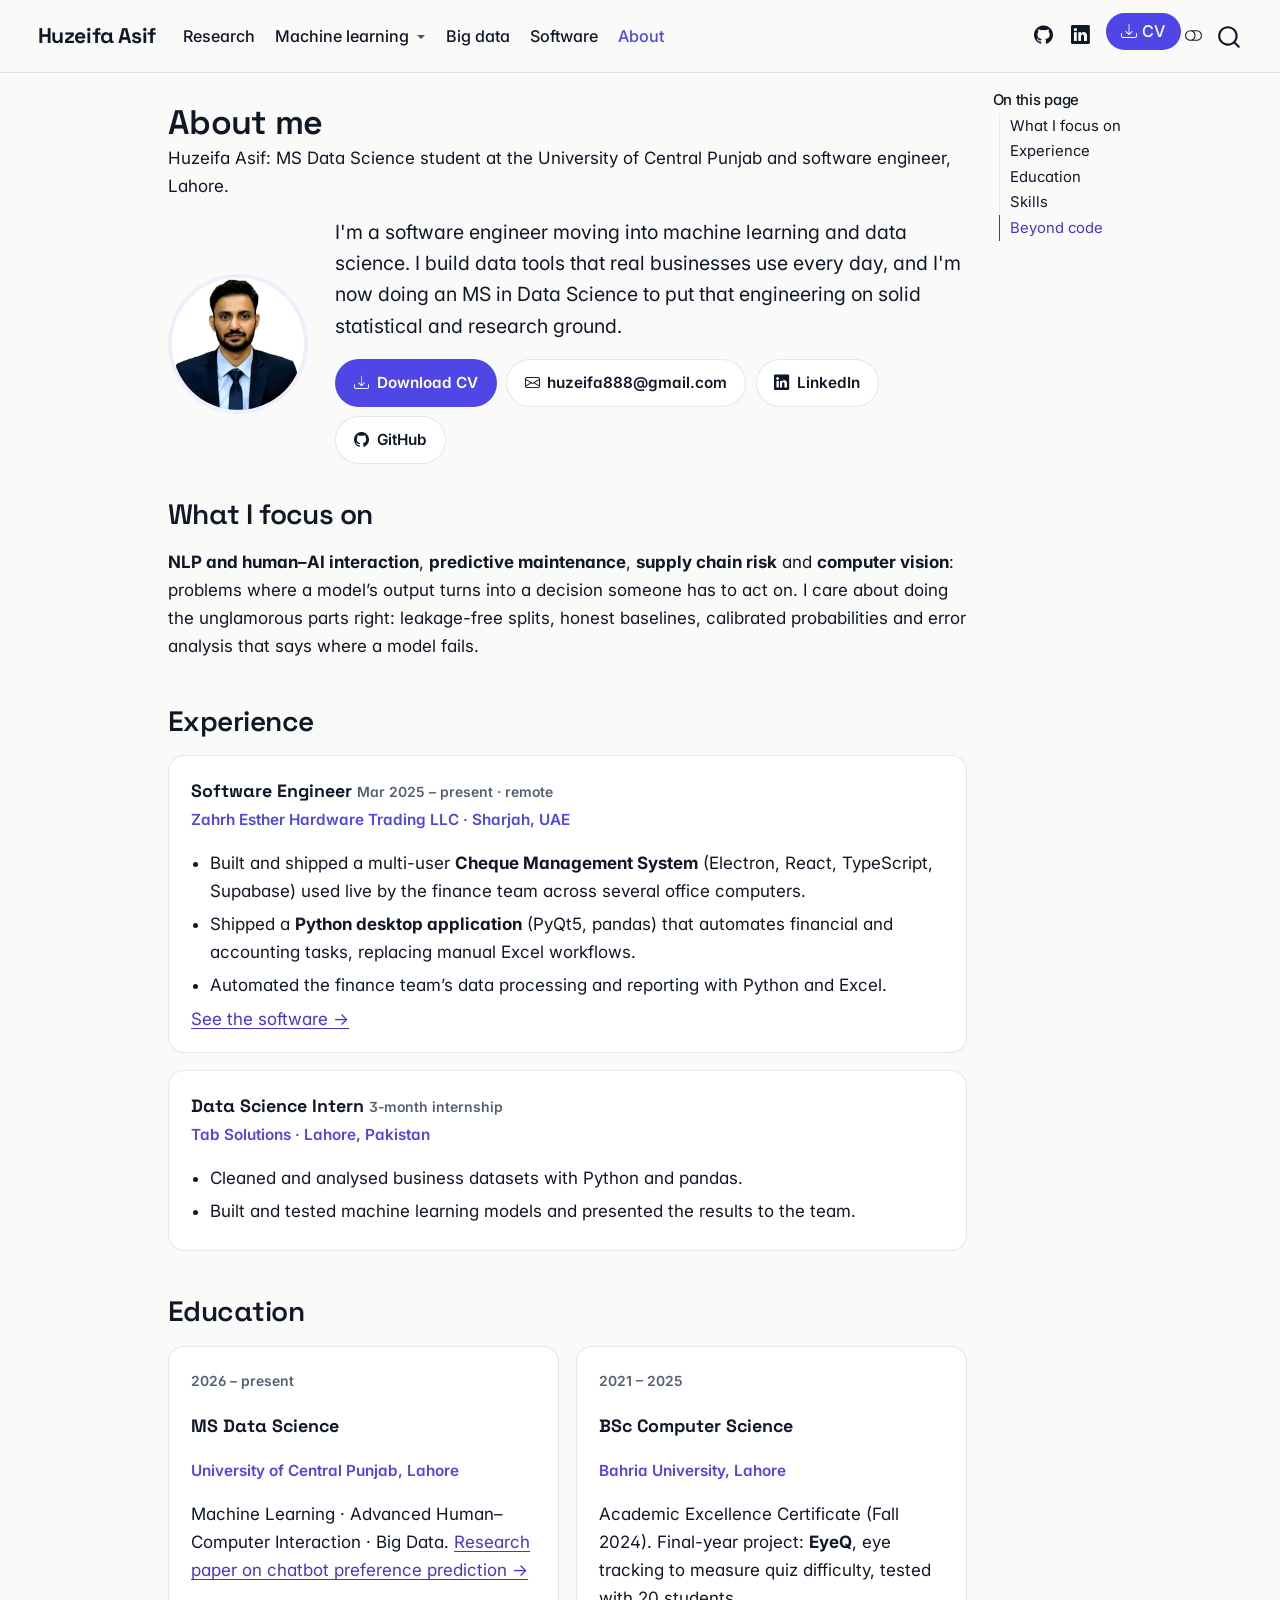
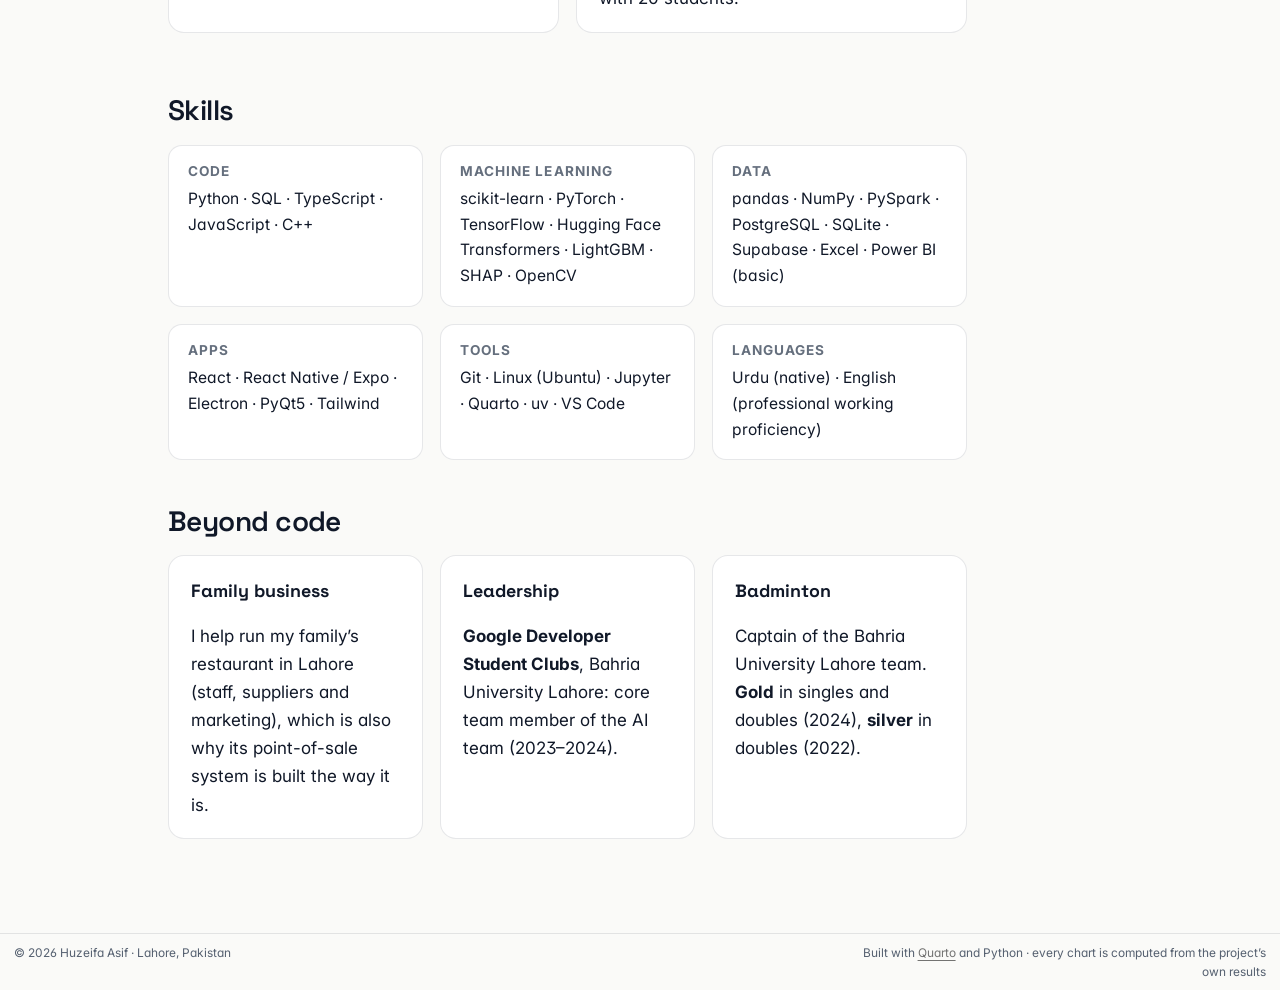
==== about.html @ ab5a42b4 "Built site for gh-pages" ====
<!DOCTYPE html>
<html xmlns="http://www.w3.org/1999/xhtml" lang="en" xml:lang="en"><head>

<meta charset="utf-8">
<meta name="generator" content="quarto-1.10.18">

<meta name="viewport" content="width=device-width, initial-scale=1.0, user-scalable=yes">

<meta name="description" content="Huzeifa Asif: MS Data Science student at the University of Central Punjab and software engineer, Lahore.">

<title>About me – Huzeifa Asif</title>
<style>
/* Default styles provided by pandoc.
** See https://pandoc.org/MANUAL.html#variables-for-html for config info.
*/
span.smallcaps{font-variant: small-caps;}
div.columns{display: flex; gap: 1.5em;}
div.column{flex: auto;}
@media screen {
div.columns{gap: min(4vw, 1.5em);}
div.column{overflow-x: auto;}
}
div.hanging-indent{margin-left: 1.5em; text-indent: -1.5em;}
ul.task-list{list-style: none;}
ul.task-list li input[type="checkbox"] {
  width: 0.8em;
  margin: 0 0.8em 0.2em -1em; /* quarto-specific, see https://github.com/quarto-dev/quarto-cli/issues/4556 */ 
  vertical-align: middle;
}
</style>


<script src="site_libs/quarto-nav/quarto-nav.js"></script>
<script src="site_libs/quarto-nav/headroom.min.js"></script>
<script src="site_libs/clipboard/clipboard.min.js"></script>
<script src="site_libs/quarto-search/autocomplete.umd.js"></script>
<script src="site_libs/quarto-search/fuse.min.js"></script>
<script src="site_libs/quarto-search/quarto-search.js"></script>
<meta name="quarto:offset" content="./">
<link href="./assets/img/favicon.svg" rel="icon" type="image/svg+xml">
<script src="site_libs/quarto-html/quarto.js" type="module"></script>
<script src="site_libs/quarto-html/tabsets/tabsets.js" type="module"></script>
<script src="site_libs/quarto-html/popper.min.js"></script>
<script src="site_libs/quarto-html/tippy.umd.min.js"></script>
<script src="site_libs/quarto-html/anchor.min.js"></script>
<link href="site_libs/quarto-html/tippy.css" rel="stylesheet">
<link href="site_libs/quarto-html/quarto-syntax-highlighting-29f00846dc0b6c361e78d357ae7c4662.css" rel="stylesheet" class="quarto-color-scheme" id="quarto-text-highlighting-styles">
<link href="site_libs/quarto-html/quarto-syntax-highlighting-dark-4c16e6a7dd9201d93b95fe55a277f674.css" rel="stylesheet" class="quarto-color-scheme quarto-color-alternate" id="quarto-text-highlighting-styles">
<link href="site_libs/quarto-html/quarto-syntax-highlighting-29f00846dc0b6c361e78d357ae7c4662.css" rel="stylesheet" class="quarto-color-scheme-extra" id="quarto-text-highlighting-styles">
<script src="site_libs/bootstrap/bootstrap.min.js"></script>
<link href="site_libs/bootstrap/bootstrap-icons.css" rel="stylesheet">
<link href="site_libs/bootstrap/bootstrap-eb1c559c6b1d97ed39b2fc5fd63ee407.min.css" rel="stylesheet" append-hash="true" class="quarto-color-scheme" id="quarto-bootstrap" data-mode="light">
<link href="site_libs/bootstrap/bootstrap-dark-564090e7777734639322b3d5b8f09ed5.min.css" rel="stylesheet" append-hash="true" class="quarto-color-scheme quarto-color-alternate" id="quarto-bootstrap" data-mode="dark">
<link href="site_libs/bootstrap/bootstrap-eb1c559c6b1d97ed39b2fc5fd63ee407.min.css" rel="stylesheet" append-hash="true" class="quarto-color-scheme-extra" id="quarto-bootstrap" data-mode="light">
<script id="quarto-search-options" type="application/json">{
  "location": "navbar",
  "copy-button": false,
  "collapse-after": 3,
  "panel-placement": "end",
  "type": "overlay",
  "limit": 50,
  "keyboard-shortcut": [
    "f",
    "/",
    "s"
  ],
  "show-item-context": false,
  "language": {
    "search-no-results-text": "No results",
    "search-matching-documents-text": "matching documents",
    "search-copy-link-title": "Copy link to search",
    "search-hide-matches-text": "Hide additional matches",
    "search-more-match-text": "more match in this document",
    "search-more-matches-text": "more matches in this document",
    "search-clear-button-title": "Clear",
    "search-text-placeholder": "",
    "search-detached-cancel-button-title": "Cancel",
    "search-submit-button-title": "Submit",
    "search-label": "Search"
  }
}</script>
<style>html{ scroll-behavior: smooth; }</style>


<meta property="og:title" content="About me – Huzeifa Asif">
<meta property="og:description" content="Huzeifa Asif: MS Data Science student at the University of Central Punjab and software engineer, Lahore.">
<meta property="og:image" content="https://huzeifac7.github.io/assets/img/huzeifa.jpg">
<meta property="og:site_name" content="Huzeifa Asif">
<meta property="og:image:alt" content="Portrait of Huzeifa Asif">
</head>

<body class="nav-fixed quarto-light"><script id="quarto-html-before-body" type="application/javascript">
    const toggleBodyColorMode = (bsSheetEl) => {
      const mode = bsSheetEl.getAttribute("data-mode");
      const bodyEl = window.document.querySelector("body");
      if (mode === "dark") {
        bodyEl.classList.add("quarto-dark");
        bodyEl.classList.remove("quarto-light");
      } else {
        bodyEl.classList.add("quarto-light");
        bodyEl.classList.remove("quarto-dark");
      }
    }
    const toggleBodyColorPrimary = () => {
      const bsSheetEl = window.document.querySelector("link#quarto-bootstrap:not([rel=disabled-stylesheet])");
      if (bsSheetEl) {
        toggleBodyColorMode(bsSheetEl);
      }
    }
    const setColorSchemeToggle = (alternate) => {
      const toggles = window.document.querySelectorAll('.quarto-color-scheme-toggle');
      for (let i=0; i < toggles.length; i++) {
        const toggle = toggles[i];
        if (toggle) {
          if (alternate) {
            toggle.classList.add("alternate");
          } else {
            toggle.classList.remove("alternate");
          }
        }
      }
    };
    const toggleColorMode = (alternate) => {
      // Switch the stylesheets
      const primaryStylesheets = window.document.querySelectorAll('link.quarto-color-scheme:not(.quarto-color-alternate)');
      const alternateStylesheets = window.document.querySelectorAll('link.quarto-color-scheme.quarto-color-alternate');
      manageTransitions('#quarto-margin-sidebar .nav-link', false);
      if (alternate) {
        // note: dark is layered on light, we don't disable primary!
        enableStylesheet(alternateStylesheets);
        for (const sheetNode of alternateStylesheets) {
          if (sheetNode.id === "quarto-bootstrap") {
            toggleBodyColorMode(sheetNode);
          }
        }
      } else {
        disableStylesheet(alternateStylesheets);
        enableStylesheet(primaryStylesheets)
        toggleBodyColorPrimary();
      }
      manageTransitions('#quarto-margin-sidebar .nav-link', true);
      // Switch the toggles
      setColorSchemeToggle(alternate)
      // Hack to workaround the fact that safari doesn't
      // properly recolor the scrollbar when toggling (#1455)
      if (navigator.userAgent.indexOf('Safari') > 0 && navigator.userAgent.indexOf('Chrome') == -1) {
        manageTransitions("body", false);
        window.scrollTo(0, 1);
        setTimeout(() => {
          window.scrollTo(0, 0);
          manageTransitions("body", true);
        }, 40);
      }
    }
    const disableStylesheet = (stylesheets) => {
      for (let i=0; i < stylesheets.length; i++) {
        const stylesheet = stylesheets[i];
        stylesheet.rel = 'disabled-stylesheet';
      }
    }
    const enableStylesheet = (stylesheets) => {
      for (let i=0; i < stylesheets.length; i++) {
        const stylesheet = stylesheets[i];
        if(stylesheet.rel !== 'stylesheet') { // for Chrome, which will still FOUC without this check
          stylesheet.rel = 'stylesheet';
        }
      }
    }
    const manageTransitions = (selector, allowTransitions) => {
      const els = window.document.querySelectorAll(selector);
      for (let i=0; i < els.length; i++) {
        const el = els[i];
        if (allowTransitions) {
          el.classList.remove('notransition');
        } else {
          el.classList.add('notransition');
        }
      }
    }
    const isFileUrl = () => {
      return window.location.protocol === 'file:';
    }
    const hasAlternateSentinel = () => {
      let styleSentinel = getColorSchemeSentinel();
      if (styleSentinel !== null) {
        return styleSentinel === "alternate";
      } else {
        return false;
      }
    }
    const setStyleSentinel = (alternate) => {
      const value = alternate ? "alternate" : "default";
      if (!isFileUrl()) {
        window.localStorage.setItem("quarto-color-scheme", value);
      } else {
        localAlternateSentinel = value;
      }
    }
    const getColorSchemeSentinel = () => {
      if (!isFileUrl()) {
        const storageValue = window.localStorage.getItem("quarto-color-scheme");
        return storageValue != null ? storageValue : localAlternateSentinel;
      } else {
        return localAlternateSentinel;
      }
    }
    const toggleGiscusIfUsed = (isAlternate, darkModeDefault) => {
      const baseTheme = document.querySelector('#giscus-base-theme')?.value ?? 'light';
      const alternateTheme = document.querySelector('#giscus-alt-theme')?.value ?? 'dark';
      let newTheme = '';
      if(authorPrefersDark) {
        newTheme = isAlternate ? baseTheme : alternateTheme;
      } else {
        newTheme = isAlternate ? alternateTheme : baseTheme;
      }
      const changeGiscusTheme = () => {
        // From: https://github.com/giscus/giscus/issues/336
        const sendMessage = (message) => {
          const iframe = document.querySelector('iframe.giscus-frame');
          if (!iframe) return;
          iframe.contentWindow.postMessage({ giscus: message }, 'https://giscus.app');
        }
        sendMessage({
          setConfig: {
            theme: newTheme
          }
        });
      }
      const isGiscussLoaded = window.document.querySelector('iframe.giscus-frame') !== null;
      if (isGiscussLoaded) {
        changeGiscusTheme();
      }
    };
    const authorPrefersDark = false;
    const queryPrefersDark = window.matchMedia('(prefers-color-scheme: dark)');
    const darkModeDefault = queryPrefersDark.matches;
      document.querySelector('link#quarto-text-highlighting-styles.quarto-color-scheme-extra').rel = 'disabled-stylesheet';
      document.querySelector('link#quarto-bootstrap.quarto-color-scheme-extra').rel = 'disabled-stylesheet';
    let localAlternateSentinel = darkModeDefault ? 'alternate' : 'default';
    // Dark / light mode switch
    window.quartoToggleColorScheme = () => {
      // Read the current dark / light value
      let toAlternate = !hasAlternateSentinel();
      toggleColorMode(toAlternate);
      setStyleSentinel(toAlternate);
      toggleGiscusIfUsed(toAlternate, darkModeDefault);
      window.dispatchEvent(new Event('resize'));
    };
    queryPrefersDark.addEventListener("change", e => {
      if(window.localStorage.getItem("quarto-color-scheme") !== null)
        return;
      const alternate = e.matches
      toggleColorMode(alternate);
      localAlternateSentinel = e.matches ? 'alternate' : 'default'; // this is used alongside local storage!
      toggleGiscusIfUsed(alternate, darkModeDefault);
    });
    // Switch to dark mode if need be
    if (hasAlternateSentinel()) {
      toggleColorMode(true);
    } else {
      toggleColorMode(false);
    }
  </script>

<div id="quarto-search-results"></div>
  <header id="quarto-header" class="headroom fixed-top">
    <nav class="navbar navbar-expand-lg " data-bs-theme="dark">
      <div class="navbar-container container-fluid">
      <div class="navbar-brand-container mx-auto">
    <a href="./index.html" class="navbar-brand navbar-brand-logo">
    <img src="./assets/img/favicon.svg" alt="" class="navbar-logo light-content">
    <img src="./assets/img/favicon.svg" alt="" class="navbar-logo dark-content">
    </a>
    <a class="navbar-brand" href="./index.html">
    <span class="navbar-title">Huzeifa Asif</span>
    </a>
  </div>
            <div id="quarto-search" class="" title="Search"></div>
          <button class="navbar-toggler" type="button" data-bs-toggle="collapse" data-bs-target="#navbarCollapse" aria-controls="navbarCollapse" role="menu" aria-expanded="false" aria-label="Toggle navigation" onclick="if (window.quartoToggleHeadroom) { window.quartoToggleHeadroom(); }">
  <span class="navbar-toggler-icon"></span>
</button>
          <div class="collapse navbar-collapse" id="navbarCollapse">
            <ul class="navbar-nav navbar-nav-scroll me-auto">
  <li class="nav-item">
    <a class="nav-link" href="./projects/hci-chatbot-preference.html"> 
<span class="menu-text">Research</span></a>
  </li>  
  <li class="nav-item dropdown ">
    <a class="nav-link dropdown-toggle" href="#" id="nav-menu-machine-learning" role="link" data-bs-toggle="dropdown" aria-expanded="false">
 <span class="menu-text">Machine learning</span>
    </a>
    <ul class="dropdown-menu" aria-labelledby="nav-menu-machine-learning">    
        <li>
    <a class="dropdown-item" href="./projects/ml-breast-cancer.html">
 <span class="dropdown-text">Breast cancer diagnosis: DT vs RF vs KNN</span></a>
  </li>  
        <li>
    <a class="dropdown-item" href="./projects/ml-id3-student-outcomes.html">
 <span class="dropdown-text">Student outcomes: ID3 decision tree</span></a>
  </li>  
    </ul>
  </li>
  <li class="nav-item">
    <a class="nav-link" href="./projects/bigdata-supply-chain.html"> 
<span class="menu-text">Big data</span></a>
  </li>  
  <li class="nav-item">
    <a class="nav-link" href="./software.html"> 
<span class="menu-text">Software</span></a>
  </li>  
  <li class="nav-item">
    <a class="nav-link active" href="./about.html" aria-current="page"> 
<span class="menu-text">About</span></a>
  </li>  
</ul>
            <ul class="navbar-nav navbar-nav-scroll ms-auto">
  <li class="nav-item compact">
    <a class="nav-link" href="https://github.com/HUZEIFAC7"> <i class="bi bi-github" role="img" aria-label="GitHub">
</i> 
<span class="menu-text"></span></a>
  </li>  
  <li class="nav-item compact">
    <a class="nav-link" href="https://www.linkedin.com/in/huzeifaasif"> <i class="bi bi-linkedin" role="img" aria-label="LinkedIn">
</i> 
<span class="menu-text"></span></a>
  </li>  
  <li class="nav-item">
    <a class="nav-link" href="./assets/cv/Huzeifa_Asif_CV.pdf"> <i class="bi bi-download" role="img">
</i> 
<span class="menu-text">CV</span></a>
  </li>  
</ul>
          </div> <!-- /navcollapse -->
            <div class="quarto-navbar-tools">
  <a href="" class="quarto-color-scheme-toggle quarto-navigation-tool  px-1" onclick="window.quartoToggleColorScheme(); return false;" title="Toggle dark mode"><i class="bi"></i></a>
</div>
      </div> <!-- /container-fluid -->
    </nav>
</header>
<!-- content -->
<div id="quarto-content" class="quarto-container page-columns page-rows-contents page-layout-article page-navbar">
<!-- sidebar -->
<!-- margin-sidebar -->
    <div id="quarto-margin-sidebar" class="sidebar margin-sidebar">
        <nav id="TOC" role="doc-toc" class="toc-active">
    <h2 id="toc-title">On this page</h2>
   
  <ul class="collapse">
  <li><a href="#what-i-focus-on" id="toc-what-i-focus-on" class="nav-link active" data-scroll-target="#what-i-focus-on">What I focus on</a></li>
  <li><a href="#experience" id="toc-experience" class="nav-link" data-scroll-target="#experience">Experience</a></li>
  <li><a href="#education" id="toc-education" class="nav-link" data-scroll-target="#education">Education</a></li>
  <li><a href="#skills" id="toc-skills" class="nav-link" data-scroll-target="#skills">Skills</a></li>
  <li><a href="#beyond-code" id="toc-beyond-code" class="nav-link" data-scroll-target="#beyond-code">Beyond code</a></li>
  </ul>
</nav>
    </div>
<!-- main -->
<main class="content" id="quarto-document-content">


<header id="title-block-header" class="quarto-title-block default">
<div class="quarto-title">
<h1 class="title">About me</h1>
</div>

<div>
  <div class="description">
    Huzeifa Asif: MS Data Science student at the University of Central Punjab and software engineer, Lahore.
  </div>
</div>


<div class="quarto-title-meta">

    
  
    
  </div>
  


</header>


<div class="about-head">
  <img src="assets/img/huzeifa.jpg" alt="Portrait of Huzeifa Asif">
  <div>
    <p class="lead-text" style="margin:0">I'm a software engineer moving into machine learning and data
    science. I build data tools that real businesses use every day, and I'm now doing an MS in
    Data Science to put that engineering on solid statistical and research ground.</p>
    <div class="actions">
      <a class="btn-hz primary" href="assets/cv/Huzeifa_Asif_CV.pdf" download=""><i class="bi bi-download"></i> Download CV</a>
      <a class="btn-hz" href="mailto:huzeifa888@gmail.com"><i class="bi bi-envelope"></i> huzeifa888@gmail.com</a>
      <a class="btn-hz" href="https://www.linkedin.com/in/huzeifaasif"><i class="bi bi-linkedin"></i> LinkedIn</a>
      <a class="btn-hz" href="https://github.com/HUZEIFAC7"><i class="bi bi-github"></i> GitHub</a>
    </div>
  </div>
</div>
<section id="what-i-focus-on" class="level2">
<h2 class="anchored" data-anchor-id="what-i-focus-on">What I focus on</h2>
<p><strong>NLP and human–AI interaction</strong>, <strong>predictive maintenance</strong>, <strong>supply chain risk</strong> and <strong>computer vision</strong>: problems where a model’s output turns into a decision someone has to act on. I care about doing the unglamorous parts right: leakage-free splits, honest baselines, calibrated probabilities and error analysis that says where a model fails.</p>
</section>
<section id="experience" class="level2">
<h2 class="anchored" data-anchor-id="experience">Experience</h2>
<div class="role">
<div class="role-head">
<p><span class="role-title">Software Engineer</span> <span class="role-when">Mar 2025 – present · remote</span></p>
</div>
<p><span class="role-org">Zahrh Esther Hardware Trading LLC · Sharjah, UAE</span></p>
<ul>
<li>Built and shipped a multi-user <strong>Cheque Management System</strong> (Electron, React, TypeScript, Supabase) used live by the finance team across several office computers.</li>
<li>Shipped a <strong>Python desktop application</strong> (PyQt5, pandas) that automates financial and accounting tasks, replacing manual Excel workflows.</li>
<li>Automated the finance team’s data processing and reporting with Python and Excel.</li>
</ul>
<p><a href="./software.html">See the software →</a></p>
</div>
<div class="role">
<div class="role-head">
<p><span class="role-title">Data Science Intern</span> <span class="role-when">3-month internship</span></p>
</div>
<p><span class="role-org">Tab Solutions · Lahore, Pakistan</span></p>
<ul>
<li>Cleaned and analysed business datasets with Python and pandas.</li>
<li>Built and tested machine learning models and presented the results to the team.</li>
</ul>
</div>
</section>
<section id="education" class="level2">
<h2 class="anchored" data-anchor-id="education">Education</h2>
<div class="edu-grid">
<div class="role">
<p><span class="role-when">2026 – present</span></p>
<p><span class="role-title">MS Data Science</span></p>
<p><span class="role-org">University of Central Punjab, Lahore</span></p>
<p>Machine Learning · Advanced Human–Computer Interaction · Big Data. <a href="./projects/hci-chatbot-preference.html">Research paper on chatbot preference prediction →</a></p>
</div>
<div class="role">
<p><span class="role-when">2021 – 2025</span></p>
<p><span class="role-title">BSc Computer Science</span></p>
<p><span class="role-org">Bahria University, Lahore</span></p>
<p>Academic Excellence Certificate (Fall 2024). Final-year project: <strong>EyeQ</strong>, eye tracking to measure quiz difficulty, tested with 20 students.</p>
</div>
</div>
</section>
<section id="skills" class="level2">
<h2 class="anchored" data-anchor-id="skills">Skills</h2>
<div class="skill-grid">
<section id="code" class="level4 skill">
<h4 class="anchored" data-anchor-id="code">Code</h4>
<p>Python · SQL · TypeScript · JavaScript · C++</p>
</section>
<section id="machine-learning" class="level4 skill">
<h4 class="anchored" data-anchor-id="machine-learning">Machine learning</h4>
<p>scikit-learn · PyTorch · TensorFlow · Hugging Face Transformers · LightGBM · SHAP · OpenCV</p>
</section>
<section id="data" class="level4 skill">
<h4 class="anchored" data-anchor-id="data">Data</h4>
<p>pandas · NumPy · PySpark · PostgreSQL · SQLite · Supabase · Excel · Power BI (basic)</p>
</section>
<section id="apps" class="level4 skill">
<h4 class="anchored" data-anchor-id="apps">Apps</h4>
<p>React · React Native / Expo · Electron · PyQt5 · Tailwind</p>
</section>
<section id="tools" class="level4 skill">
<h4 class="anchored" data-anchor-id="tools">Tools</h4>
<p>Git · Linux (Ubuntu) · Jupyter · Quarto · uv · VS Code</p>
</section>
<section id="languages" class="level4 skill">
<h4 class="anchored" data-anchor-id="languages">Languages</h4>
<p>Urdu (native) · English (professional working proficiency)</p>
</section>
</div>
</section>
<section id="beyond-code" class="level2">
<h2 class="anchored" data-anchor-id="beyond-code">Beyond code</h2>
<div class="edu-grid">
<div class="role">
<p><span class="role-title">Family business</span></p>
<p>I help run my family’s restaurant in Lahore (staff, suppliers and marketing), which is also why its point-of-sale system is built the way it is.</p>
</div>
<div class="role">
<p><span class="role-title">Leadership</span></p>
<p><strong>Google Developer Student Clubs</strong>, Bahria University Lahore: core team member of the AI team (2023–2024).</p>
</div>
<div class="role">
<p><span class="role-title">Badminton</span></p>
<p>Captain of the Bahria University Lahore team. <strong>Gold</strong> in singles and doubles (2024), <strong>silver</strong> in doubles (2022).</p>
</div>
</div>


</section>

<a onclick="window.scrollTo(0, 0); return false;" role="button" id="quarto-back-to-top"><i class="bi bi-arrow-up"></i> Back to top</a></main> <!-- /main -->
<script id="quarto-html-after-body" type="application/javascript">
  window.document.addEventListener("DOMContentLoaded", function (event) {
    // Ensure there is a toggle, if there isn't float one in the top right
    if (window.document.querySelector('.quarto-color-scheme-toggle') === null) {
      const a = window.document.createElement('a');
      a.classList.add('top-right');
      a.classList.add('quarto-color-scheme-toggle');
      a.href = "";
      a.onclick = function() { try { window.quartoToggleColorScheme(); } catch {} return false; };
      const i = window.document.createElement("i");
      i.classList.add('bi');
      a.appendChild(i);
      window.document.body.appendChild(a);
    }
    setColorSchemeToggle(hasAlternateSentinel())
    const icon = "";
    const anchorJS = new window.AnchorJS();
    anchorJS.options = {
      placement: 'right',
      icon: icon
    };
    anchorJS.add('.anchored');
    const isCodeAnnotation = (el) => {
      for (const clz of el.classList) {
        if (clz.startsWith('code-annotation-')) {                     
          return true;
        }
      }
      return false;
    }
    const onCopySuccess = function(e) {
      // button target
      const button = e.trigger;
      // don't keep focus
      button.blur();
      // flash "checked"
      button.classList.add('code-copy-button-checked');
      var currentTitle = button.getAttribute("title");
      button.setAttribute("title", "Copied!");
      let tooltip;
      if (window.bootstrap) {
        button.setAttribute("data-bs-toggle", "tooltip");
        button.setAttribute("data-bs-placement", "left");
        button.setAttribute("data-bs-title", "Copied!");
        tooltip = new bootstrap.Tooltip(button, 
          { trigger: "manual", 
            customClass: "code-copy-button-tooltip",
            offset: [0, -8]});
        tooltip.show();    
      }
      setTimeout(function() {
        if (tooltip) {
          tooltip.hide();
          button.removeAttribute("data-bs-title");
          button.removeAttribute("data-bs-toggle");
          button.removeAttribute("data-bs-placement");
        }
        button.setAttribute("title", currentTitle);
        button.classList.remove('code-copy-button-checked');
      }, 1000);
      // clear code selection
      e.clearSelection();
    }
    const getTextToCopy = function(trigger) {
      const outerScaffold = trigger.parentElement.cloneNode(true);
      const codeEl = outerScaffold.querySelector('code');
      for (const childEl of codeEl.children) {
        if (isCodeAnnotation(childEl)) {
          childEl.remove();
        }
      }
      return codeEl.innerText;
    }
    const clipboard = new window.ClipboardJS('.code-copy-button:not([data-in-quarto-modal])', {
      text: getTextToCopy
    });
    clipboard.on('success', onCopySuccess);
    if (window.document.getElementById('quarto-embedded-source-code-modal')) {
      const clipboardModal = new window.ClipboardJS('.code-copy-button[data-in-quarto-modal]', {
        text: getTextToCopy,
        container: window.document.getElementById('quarto-embedded-source-code-modal')
      });
      clipboardModal.on('success', onCopySuccess);
    }
      var localhostRegex = new RegExp(/^(?:http|https):\/\/localhost\:?[0-9]*\//);
      var mailtoRegex = new RegExp(/^mailto:/);
        var filterRegex = new RegExp("https:\/\/huzeifac7\.github\.io");
      var isInternal = (href) => {
          return filterRegex.test(href) || localhostRegex.test(href) || mailtoRegex.test(href);
      }
      // Inspect non-navigation links and adorn them if external
     var links = window.document.querySelectorAll('a[href]:not(.nav-link):not(.navbar-brand):not(.toc-action):not(.sidebar-link):not(.sidebar-item-toggle):not(.pagination-link):not(.no-external):not([aria-hidden]):not(.dropdown-item):not(.quarto-navigation-tool):not(.about-link)');
      for (var i=0; i<links.length; i++) {
        const link = links[i];
        if (!isInternal(link.href)) {
          // undo the damage that might have been done by quarto-nav.js in the case of
          // links that we want to consider external
          if (link.dataset.originalHref !== undefined) {
            link.href = link.dataset.originalHref;
          }
            // target, if specified
            link.setAttribute("target", "_blank");
            if (link.getAttribute("rel") === null) {
              link.setAttribute("rel", "noopener");
            }
        }
      }
    function tippyHover(el, contentFn, onTriggerFn, onUntriggerFn) {
      const config = {
        allowHTML: true,
        maxWidth: 500,
        delay: 100,
        arrow: false,
        appendTo: function(el) {
            return el.parentElement;
        },
        interactive: true,
        interactiveBorder: 10,
        theme: 'quarto',
        placement: 'bottom-start',
      };
      if (contentFn) {
        config.content = contentFn;
      }
      if (onTriggerFn) {
        config.onTrigger = onTriggerFn;
      }
      if (onUntriggerFn) {
        config.onUntrigger = onUntriggerFn;
      }
      window.tippy(el, config); 
    }
    const noterefs = window.document.querySelectorAll('a[role="doc-noteref"]');
    for (var i=0; i<noterefs.length; i++) {
      const ref = noterefs[i];
      tippyHover(ref, function() {
        // use id or data attribute instead here
        let href = ref.getAttribute('data-footnote-href') || ref.getAttribute('href');
        try { href = new URL(href).hash; } catch {}
        const id = href.replace(/^#\/?/, "");
        const note = window.document.getElementById(id);
        if (note) {
          return note.innerHTML;
        } else {
          return "";
        }
      });
    }
    const xrefs = window.document.querySelectorAll('a.quarto-xref');
    const processXRef = (id, note) => {
      // Strip column container classes
      const stripColumnClz = (el) => {
        el.classList.remove("page-full", "page-columns");
        if (el.children) {
          for (const child of el.children) {
            stripColumnClz(child);
          }
        }
      }
      stripColumnClz(note)
      if (id === null || id.startsWith('sec-')) {
        // Special case sections, only their first couple elements
        const container = document.createElement("div");
        if (note.children && note.children.length > 2) {
          container.appendChild(note.children[0].cloneNode(true));
          for (let i = 1; i < note.children.length; i++) {
            const child = note.children[i];
            if (child.tagName === "P" && child.innerText === "") {
              continue;
            } else {
              container.appendChild(child.cloneNode(true));
              break;
            }
          }
          if (window.Quarto?.typesetMath) {
            window.Quarto.typesetMath(container);
          }
          return container.innerHTML
        } else {
          if (window.Quarto?.typesetMath) {
            window.Quarto.typesetMath(note);
          }
          return note.innerHTML;
        }
      } else {
        // Remove any anchor links if they are present
        const anchorLink = note.querySelector('a.anchorjs-link');
        if (anchorLink) {
          anchorLink.remove();
        }
        if (window.Quarto?.typesetMath) {
          window.Quarto.typesetMath(note);
        }
        if (note.classList.contains("callout")) {
          return note.outerHTML;
        } else {
          return note.innerHTML;
        }
      }
    }
    for (var i=0; i<xrefs.length; i++) {
      const xref = xrefs[i];
      tippyHover(xref, undefined, function(instance) {
        instance.disable();
        let url = xref.getAttribute('href');
        let hash = undefined; 
        if (url.startsWith('#')) {
          hash = url;
        } else {
          try { hash = new URL(url).hash; } catch {}
        }
        if (hash) {
          const id = hash.replace(/^#\/?/, "");
          const note = window.document.getElementById(id);
          if (note !== null) {
            try {
              const html = processXRef(id, note.cloneNode(true));
              instance.setContent(html);
            } finally {
              instance.enable();
              instance.show();
            }
          } else {
            // See if we can fetch this
            fetch(url.split('#')[0])
            .then(res => res.text())
            .then(html => {
              const parser = new DOMParser();
              const htmlDoc = parser.parseFromString(html, "text/html");
              const note = htmlDoc.getElementById(id);
              if (note !== null) {
                const html = processXRef(id, note);
                instance.setContent(html);
              } 
            }).finally(() => {
              instance.enable();
              instance.show();
            });
          }
        } else {
          // See if we can fetch a full url (with no hash to target)
          // This is a special case and we should probably do some content thinning / targeting
          fetch(url)
          .then(res => res.text())
          .then(html => {
            const parser = new DOMParser();
            const htmlDoc = parser.parseFromString(html, "text/html");
            const note = htmlDoc.querySelector('main.content');
            if (note !== null) {
              // This should only happen for chapter cross references
              // (since there is no id in the URL)
              // remove the first header
              if (note.children.length > 0 && note.children[0].tagName === "HEADER") {
                note.children[0].remove();
              }
              const html = processXRef(null, note);
              instance.setContent(html);
            } 
          }).finally(() => {
            instance.enable();
            instance.show();
          });
        }
      }, function(instance) {
      });
    }
        let selectedAnnoteEl;
        const selectorForAnnotation = ( cell, annotation) => {
          let cellAttr = 'data-code-cell="' + cell + '"';
          let lineAttr = 'data-code-annotation="' +  annotation + '"';
          const selector = 'span[' + cellAttr + '][' + lineAttr + ']';
          return selector;
        }
        const selectCodeLines = (annoteEl) => {
          const doc = window.document;
          const targetCell = annoteEl.getAttribute("data-target-cell");
          const targetAnnotation = annoteEl.getAttribute("data-target-annotation");
          const annoteSpan = window.document.querySelector(selectorForAnnotation(targetCell, targetAnnotation));
          const lines = annoteSpan.getAttribute("data-code-lines").split(",");
          const lineIds = lines.map((line) => {
            return targetCell + "-" + line;
          })
          let top = null;
          let height = null;
          let parent = null;
          if (lineIds.length > 0) {
              //compute the position of the single el (top and bottom and make a div)
              const el = window.document.getElementById(lineIds[0]);
              top = el.offsetTop;
              height = el.offsetHeight;
              parent = el.parentElement.parentElement;
            if (lineIds.length > 1) {
              const lastEl = window.document.getElementById(lineIds[lineIds.length - 1]);
              const bottom = lastEl.offsetTop + lastEl.offsetHeight;
              height = bottom - top;
            }
            if (top !== null && height !== null && parent !== null) {
              // cook up a div (if necessary) and position it 
              let div = window.document.getElementById("code-annotation-line-highlight");
              if (div === null) {
                div = window.document.createElement("div");
                div.setAttribute("id", "code-annotation-line-highlight");
                div.style.position = 'absolute';
                parent.appendChild(div);
              }
              div.style.top = top - 2 + "px";
              div.style.height = height + 4 + "px";
              div.style.left = 0;
              let gutterDiv = window.document.getElementById("code-annotation-line-highlight-gutter");
              if (gutterDiv === null) {
                gutterDiv = window.document.createElement("div");
                gutterDiv.setAttribute("id", "code-annotation-line-highlight-gutter");
                gutterDiv.style.position = 'absolute';
                const codeCell = window.document.getElementById(targetCell);
                const gutter = codeCell.querySelector('.code-annotation-gutter');
                gutter.appendChild(gutterDiv);
              }
              gutterDiv.style.top = top - 2 + "px";
              gutterDiv.style.height = height + 4 + "px";
            }
            selectedAnnoteEl = annoteEl;
          }
        };
        const unselectCodeLines = () => {
          const elementsIds = ["code-annotation-line-highlight", "code-annotation-line-highlight-gutter"];
          elementsIds.forEach((elId) => {
            const div = window.document.getElementById(elId);
            if (div) {
              div.remove();
            }
          });
          selectedAnnoteEl = undefined;
        };
          // Handle positioning of the toggle
      window.addEventListener(
        "resize",
        throttle(() => {
          elRect = undefined;
          if (selectedAnnoteEl) {
            selectCodeLines(selectedAnnoteEl);
          }
        }, 10)
      );
      function throttle(fn, ms) {
      let throttle = false;
      let timer;
        return (...args) => {
          if(!throttle) { // first call gets through
              fn.apply(this, args);
              throttle = true;
          } else { // all the others get throttled
              if(timer) clearTimeout(timer); // cancel #2
              timer = setTimeout(() => {
                fn.apply(this, args);
                timer = throttle = false;
              }, ms);
          }
        };
      }
        // Attach click handler to the DT
        const annoteDls = window.document.querySelectorAll('dt[data-target-cell]');
        for (const annoteDlNode of annoteDls) {
          annoteDlNode.addEventListener('click', (event) => {
            const clickedEl = event.target;
            if (clickedEl !== selectedAnnoteEl) {
              unselectCodeLines();
              const activeEl = window.document.querySelector('dt[data-target-cell].code-annotation-active');
              if (activeEl) {
                activeEl.classList.remove('code-annotation-active');
              }
              selectCodeLines(clickedEl);
              clickedEl.classList.add('code-annotation-active');
            } else {
              // Unselect the line
              unselectCodeLines();
              clickedEl.classList.remove('code-annotation-active');
            }
          });
        }
    const findCites = (el) => {
      const parentEl = el.parentElement;
      if (parentEl) {
        const cites = parentEl.dataset.cites;
        if (cites) {
          return {
            el,
            cites: cites.split(' ')
          };
        } else {
          return findCites(el.parentElement)
        }
      } else {
        return undefined;
      }
    };
    var bibliorefs = window.document.querySelectorAll('a[role="doc-biblioref"]');
    for (var i=0; i<bibliorefs.length; i++) {
      const ref = bibliorefs[i];
      const citeInfo = findCites(ref);
      if (citeInfo) {
        tippyHover(citeInfo.el, function() {
          var popup = window.document.createElement('div');
          citeInfo.cites.forEach(function(cite) {
            var citeDiv = window.document.createElement('div');
            citeDiv.classList.add('hanging-indent');
            citeDiv.classList.add('csl-entry');
            var biblioDiv = window.document.getElementById('ref-' + cite);
            if (biblioDiv) {
              citeDiv.innerHTML = biblioDiv.innerHTML;
            }
            popup.appendChild(citeDiv);
          });
          return popup.innerHTML;
        });
      }
    }
  });
  </script>
</div> <!-- /content -->
<footer class="footer">
  <div class="nav-footer">
    <div class="nav-footer-left">
<p>© 2026 Huzeifa Asif · Lahore, Pakistan</p>
</div>   
    <div class="nav-footer-center">
      &nbsp;
    </div>
    <div class="nav-footer-right">
<p>Built with <a href="https://quarto.org">Quarto</a> and Python · every chart is computed from the project’s own results</p>
</div>
  </div>
</footer>




<script src="site_libs/quarto-html/zenscroll-min.js"></script>
</body></html>
---- site_libs/quarto-html/tippy.css ----
.tippy-box[data-animation=fade][data-state=hidden]{opacity:0}[data-tippy-root]{max-width:calc(100vw - 10px)}.tippy-box{position:relative;background-color:#333;color:#fff;border-radius:4px;font-size:14px;line-height:1.4;white-space:normal;outline:0;transition-property:transform,visibility,opacity}.tippy-box[data-placement^=top]>.tippy-arrow{bottom:0}.tippy-box[data-placement^=top]>.tippy-arrow:before{bottom:-7px;left:0;border-width:8px 8px 0;border-top-color:initial;transform-origin:center top}.tippy-box[data-placement^=bottom]>.tippy-arrow{top:0}.tippy-box[data-placement^=bottom]>.tippy-arrow:before{top:-7px;left:0;border-width:0 8px 8px;border-bottom-color:initial;transform-origin:center bottom}.tippy-box[data-placement^=left]>.tippy-arrow{right:0}.tippy-box[data-placement^=left]>.tippy-arrow:before{border-width:8px 0 8px 8px;border-left-color:initial;right:-7px;transform-origin:center left}.tippy-box[data-placement^=right]>.tippy-arrow{left:0}.tippy-box[data-placement^=right]>.tippy-arrow:before{left:-7px;border-width:8px 8px 8px 0;border-right-color:initial;transform-origin:center right}.tippy-box[data-inertia][data-state=visible]{transition-timing-function:cubic-bezier(.54,1.5,.38,1.11)}.tippy-arrow{width:16px;height:16px;color:#333}.tippy-arrow:before{content:"";position:absolute;border-color:transparent;border-style:solid}.tippy-content{position:relative;padding:5px 9px;z-index:1}
---- site_libs/quarto-html/quarto-syntax-highlighting-29f00846dc0b6c361e78d357ae7c4662.css ----
/* quarto syntax highlight colors */
:root {
  --quarto-hl-ot-color: #003B4F;
  --quarto-hl-at-color: #657422;
  --quarto-hl-ss-color: #20794D;
  --quarto-hl-an-color: #5E5E5E;
  --quarto-hl-fu-color: #4758AB;
  --quarto-hl-st-color: #20794D;
  --quarto-hl-cf-color: #003B4F;
  --quarto-hl-op-color: #5E5E5E;
  --quarto-hl-er-color: #AD0000;
  --quarto-hl-bn-color: #AD0000;
  --quarto-hl-al-color: #AD0000;
  --quarto-hl-va-color: #111111;
  --quarto-hl-bu-color: inherit;
  --quarto-hl-ex-color: inherit;
  --quarto-hl-pp-color: #AD0000;
  --quarto-hl-in-color: #5E5E5E;
  --quarto-hl-vs-color: #20794D;
  --quarto-hl-wa-color: #5E5E5E;
  --quarto-hl-do-color: #5E5E5E;
  --quarto-hl-im-color: #00769E;
  --quarto-hl-ch-color: #20794D;
  --quarto-hl-dt-color: #AD0000;
  --quarto-hl-fl-color: #AD0000;
  --quarto-hl-co-color: #5E5E5E;
  --quarto-hl-cv-color: #5E5E5E;
  --quarto-hl-cn-color: #8f5902;
  --quarto-hl-sc-color: #5E5E5E;
  --quarto-hl-dv-color: #AD0000;
  --quarto-hl-kw-color: #003B4F;
}

/* other quarto variables */
:root {
  --quarto-font-monospace: "JetBrains Mono", ui-monospace, monospace;
}

/* syntax highlight based on Pandoc's rules */
pre > code.sourceCode > span {
  color: #003B4F;
}

code.sourceCode > span {
  color: #003B4F;
}

div.sourceCode,
div.sourceCode pre.sourceCode {
  color: #003B4F;
}

/* Normal */
code span {
  color: #003B4F;
}

/* Alert */
code span.al {
  color: #AD0000;
  font-style: inherit;
}

/* Annotation */
code span.an {
  color: #5E5E5E;
  font-style: inherit;
}

/* Attribute */
code span.at {
  color: #657422;
  font-style: inherit;
}

/* BaseN */
code span.bn {
  color: #AD0000;
  font-style: inherit;
}

/* BuiltIn */
code span.bu {
  font-style: inherit;
}

/* ControlFlow */
code span.cf {
  color: #003B4F;
  font-weight: bold;
  font-style: inherit;
}

/* Char */
code span.ch {
  color: #20794D;
  font-style: inherit;
}

/* Constant */
code span.cn {
  color: #8f5902;
  font-style: inherit;
}

/* Comment */
code span.co {
  color: #5E5E5E;
  font-style: inherit;
}

/* CommentVar */
code span.cv {
  color: #5E5E5E;
  font-style: italic;
}

/* Documentation */
code span.do {
  color: #5E5E5E;
  font-style: italic;
}

/* DataType */
code span.dt {
  color: #AD0000;
  font-style: inherit;
}

/* DecVal */
code span.dv {
  color: #AD0000;
  font-style: inherit;
}

/* Error */
code span.er {
  color: #AD0000;
  font-style: inherit;
}

/* Extension */
code span.ex {
  font-style: inherit;
}

/* Float */
code span.fl {
  color: #AD0000;
  font-style: inherit;
}

/* Function */
code span.fu {
  color: #4758AB;
  font-style: inherit;
}

/* Import */
code span.im {
  color: #00769E;
  font-style: inherit;
}

/* Information */
code span.in {
  color: #5E5E5E;
  font-style: inherit;
}

/* Keyword */
code span.kw {
  color: #003B4F;
  font-weight: bold;
  font-style: inherit;
}

/* Operator */
code span.op {
  color: #5E5E5E;
  font-style: inherit;
}

/* Other */
code span.ot {
  color: #003B4F;
  font-style: inherit;
}

/* Preprocessor */
code span.pp {
  color: #AD0000;
  font-style: inherit;
}

/* SpecialChar */
code span.sc {
  color: #5E5E5E;
  font-style: inherit;
}

/* SpecialString */
code span.ss {
  color: #20794D;
  font-style: inherit;
}

/* String */
code span.st {
  color: #20794D;
  font-style: inherit;
}

/* Variable */
code span.va {
  color: #111111;
  font-style: inherit;
}

/* VerbatimString */
code span.vs {
  color: #20794D;
  font-style: inherit;
}

/* Warning */
code span.wa {
  color: #5E5E5E;
  font-style: italic;
}

.prevent-inlining {
  content: "</";
}

/*# sourceMappingURL=ba0a106b8c9702dde0daec1e96fdf9aa.css.map */
---- site_libs/quarto-html/quarto-syntax-highlighting-dark-4c16e6a7dd9201d93b95fe55a277f674.css ----
/* quarto syntax highlight colors */
:root {
  --quarto-hl-al-color: #f07178;
  --quarto-hl-an-color: #d4d0ab;
  --quarto-hl-at-color: #00e0e0;
  --quarto-hl-bn-color: #d4d0ab;
  --quarto-hl-bu-color: #abe338;
  --quarto-hl-ch-color: #abe338;
  --quarto-hl-co-color: #f8f8f2;
  --quarto-hl-cv-color: #ffd700;
  --quarto-hl-cn-color: #ffd700;
  --quarto-hl-cf-color: #ffa07a;
  --quarto-hl-dt-color: #ffa07a;
  --quarto-hl-dv-color: #d4d0ab;
  --quarto-hl-do-color: #f8f8f2;
  --quarto-hl-er-color: #f07178;
  --quarto-hl-ex-color: #00e0e0;
  --quarto-hl-fl-color: #d4d0ab;
  --quarto-hl-fu-color: #ffa07a;
  --quarto-hl-im-color: #abe338;
  --quarto-hl-in-color: #d4d0ab;
  --quarto-hl-kw-color: #ffa07a;
  --quarto-hl-op-color: #ffa07a;
  --quarto-hl-ot-color: #00e0e0;
  --quarto-hl-pp-color: #dcc6e0;
  --quarto-hl-re-color: #00e0e0;
  --quarto-hl-sc-color: #abe338;
  --quarto-hl-ss-color: #abe338;
  --quarto-hl-st-color: #abe338;
  --quarto-hl-va-color: #00e0e0;
  --quarto-hl-vs-color: #abe338;
  --quarto-hl-wa-color: #dcc6e0;
}

/* other quarto variables */
:root {
  --quarto-font-monospace: "JetBrains Mono", ui-monospace, monospace;
}

/* syntax highlight based on Pandoc's rules */
pre > code.sourceCode > span {
  color: #f8f8f2;
}

code.sourceCode > span {
  color: #f8f8f2;
}

div.sourceCode,
div.sourceCode pre.sourceCode {
  color: #f8f8f2;
}

/* Normal */
code span {
  color: #f8f8f2;
}

/* Alert */
code span.al {
  color: #f07178;
}

/* Annotation */
code span.an {
  color: #d4d0ab;
}

/* Attribute */
code span.at {
  color: #00e0e0;
}

/* BaseN */
code span.bn {
  color: #d4d0ab;
}

/* BuiltIn */
code span.bu {
  color: #abe338;
}

/* ControlFlow */
code span.cf {
  font-weight: bold;
  color: #ffa07a;
}

/* Char */
code span.ch {
  color: #abe338;
}

/* Constant */
code span.cn {
  color: #ffd700;
}

/* Comment */
code span.co {
  font-style: italic;
  color: #f8f8f2;
}

/* CommentVar */
code span.cv {
  color: #ffd700;
}

/* Documentation */
code span.do {
  color: #f8f8f2;
}

/* DataType */
code span.dt {
  color: #ffa07a;
}

/* DecVal */
code span.dv {
  color: #d4d0ab;
}

/* Error */
code span.er {
  color: #f07178;
  text-decoration: underline;
}

/* Extension */
code span.ex {
  font-weight: bold;
  color: #00e0e0;
}

/* Float */
code span.fl {
  color: #d4d0ab;
}

/* Function */
code span.fu {
  color: #ffa07a;
}

/* Import */
code span.im {
  color: #abe338;
}

/* Information */
code span.in {
  color: #d4d0ab;
}

/* Keyword */
code span.kw {
  font-weight: bold;
  color: #ffa07a;
}

/* Operator */
code span.op {
  color: #ffa07a;
}

/* Other */
code span.ot {
  color: #00e0e0;
}

/* Preprocessor */
code span.pp {
  color: #dcc6e0;
}

/* RegionMarker */
code span.re {
  background-color: #f8f8f2;
  color: #00e0e0;
}

/* SpecialChar */
code span.sc {
  color: #abe338;
}

/* SpecialString */
code span.ss {
  color: #abe338;
}

/* String */
code span.st {
  color: #abe338;
}

/* Variable */
code span.va {
  color: #00e0e0;
}

/* VerbatimString */
code span.vs {
  color: #abe338;
}

/* Warning */
code span.wa {
  color: #dcc6e0;
}

.prevent-inlining {
  content: "</";
}

/*# sourceMappingURL=ebce92d70332feb290713593ce332697.css.map */
---- site_libs/quarto-html/quarto-syntax-highlighting-29f00846dc0b6c361e78d357ae7c4662.css ----
/* quarto syntax highlight colors */
:root {
  --quarto-hl-ot-color: #003B4F;
  --quarto-hl-at-color: #657422;
  --quarto-hl-ss-color: #20794D;
  --quarto-hl-an-color: #5E5E5E;
  --quarto-hl-fu-color: #4758AB;
  --quarto-hl-st-color: #20794D;
  --quarto-hl-cf-color: #003B4F;
  --quarto-hl-op-color: #5E5E5E;
  --quarto-hl-er-color: #AD0000;
  --quarto-hl-bn-color: #AD0000;
  --quarto-hl-al-color: #AD0000;
  --quarto-hl-va-color: #111111;
  --quarto-hl-bu-color: inherit;
  --quarto-hl-ex-color: inherit;
  --quarto-hl-pp-color: #AD0000;
  --quarto-hl-in-color: #5E5E5E;
  --quarto-hl-vs-color: #20794D;
  --quarto-hl-wa-color: #5E5E5E;
  --quarto-hl-do-color: #5E5E5E;
  --quarto-hl-im-color: #00769E;
  --quarto-hl-ch-color: #20794D;
  --quarto-hl-dt-color: #AD0000;
  --quarto-hl-fl-color: #AD0000;
  --quarto-hl-co-color: #5E5E5E;
  --quarto-hl-cv-color: #5E5E5E;
  --quarto-hl-cn-color: #8f5902;
  --quarto-hl-sc-color: #5E5E5E;
  --quarto-hl-dv-color: #AD0000;
  --quarto-hl-kw-color: #003B4F;
}

/* other quarto variables */
:root {
  --quarto-font-monospace: "JetBrains Mono", ui-monospace, monospace;
}

/* syntax highlight based on Pandoc's rules */
pre > code.sourceCode > span {
  color: #003B4F;
}

code.sourceCode > span {
  color: #003B4F;
}

div.sourceCode,
div.sourceCode pre.sourceCode {
  color: #003B4F;
}

/* Normal */
code span {
  color: #003B4F;
}

/* Alert */
code span.al {
  color: #AD0000;
  font-style: inherit;
}

/* Annotation */
code span.an {
  color: #5E5E5E;
  font-style: inherit;
}

/* Attribute */
code span.at {
  color: #657422;
  font-style: inherit;
}

/* BaseN */
code span.bn {
  color: #AD0000;
  font-style: inherit;
}

/* BuiltIn */
code span.bu {
  font-style: inherit;
}

/* ControlFlow */
code span.cf {
  color: #003B4F;
  font-weight: bold;
  font-style: inherit;
}

/* Char */
code span.ch {
  color: #20794D;
  font-style: inherit;
}

/* Constant */
code span.cn {
  color: #8f5902;
  font-style: inherit;
}

/* Comment */
code span.co {
  color: #5E5E5E;
  font-style: inherit;
}

/* CommentVar */
code span.cv {
  color: #5E5E5E;
  font-style: italic;
}

/* Documentation */
code span.do {
  color: #5E5E5E;
  font-style: italic;
}

/* DataType */
code span.dt {
  color: #AD0000;
  font-style: inherit;
}

/* DecVal */
code span.dv {
  color: #AD0000;
  font-style: inherit;
}

/* Error */
code span.er {
  color: #AD0000;
  font-style: inherit;
}

/* Extension */
code span.ex {
  font-style: inherit;
}

/* Float */
code span.fl {
  color: #AD0000;
  font-style: inherit;
}

/* Function */
code span.fu {
  color: #4758AB;
  font-style: inherit;
}

/* Import */
code span.im {
  color: #00769E;
  font-style: inherit;
}

/* Information */
code span.in {
  color: #5E5E5E;
  font-style: inherit;
}

/* Keyword */
code span.kw {
  color: #003B4F;
  font-weight: bold;
  font-style: inherit;
}

/* Operator */
code span.op {
  color: #5E5E5E;
  font-style: inherit;
}

/* Other */
code span.ot {
  color: #003B4F;
  font-style: inherit;
}

/* Preprocessor */
code span.pp {
  color: #AD0000;
  font-style: inherit;
}

/* SpecialChar */
code span.sc {
  color: #5E5E5E;
  font-style: inherit;
}

/* SpecialString */
code span.ss {
  color: #20794D;
  font-style: inherit;
}

/* String */
code span.st {
  color: #20794D;
  font-style: inherit;
}

/* Variable */
code span.va {
  color: #111111;
  font-style: inherit;
}

/* VerbatimString */
code span.vs {
  color: #20794D;
  font-style: inherit;
}

/* Warning */
code span.wa {
  color: #5E5E5E;
  font-style: italic;
}

.prevent-inlining {
  content: "</";
}

/*# sourceMappingURL=ba0a106b8c9702dde0daec1e96fdf9aa.css.map */
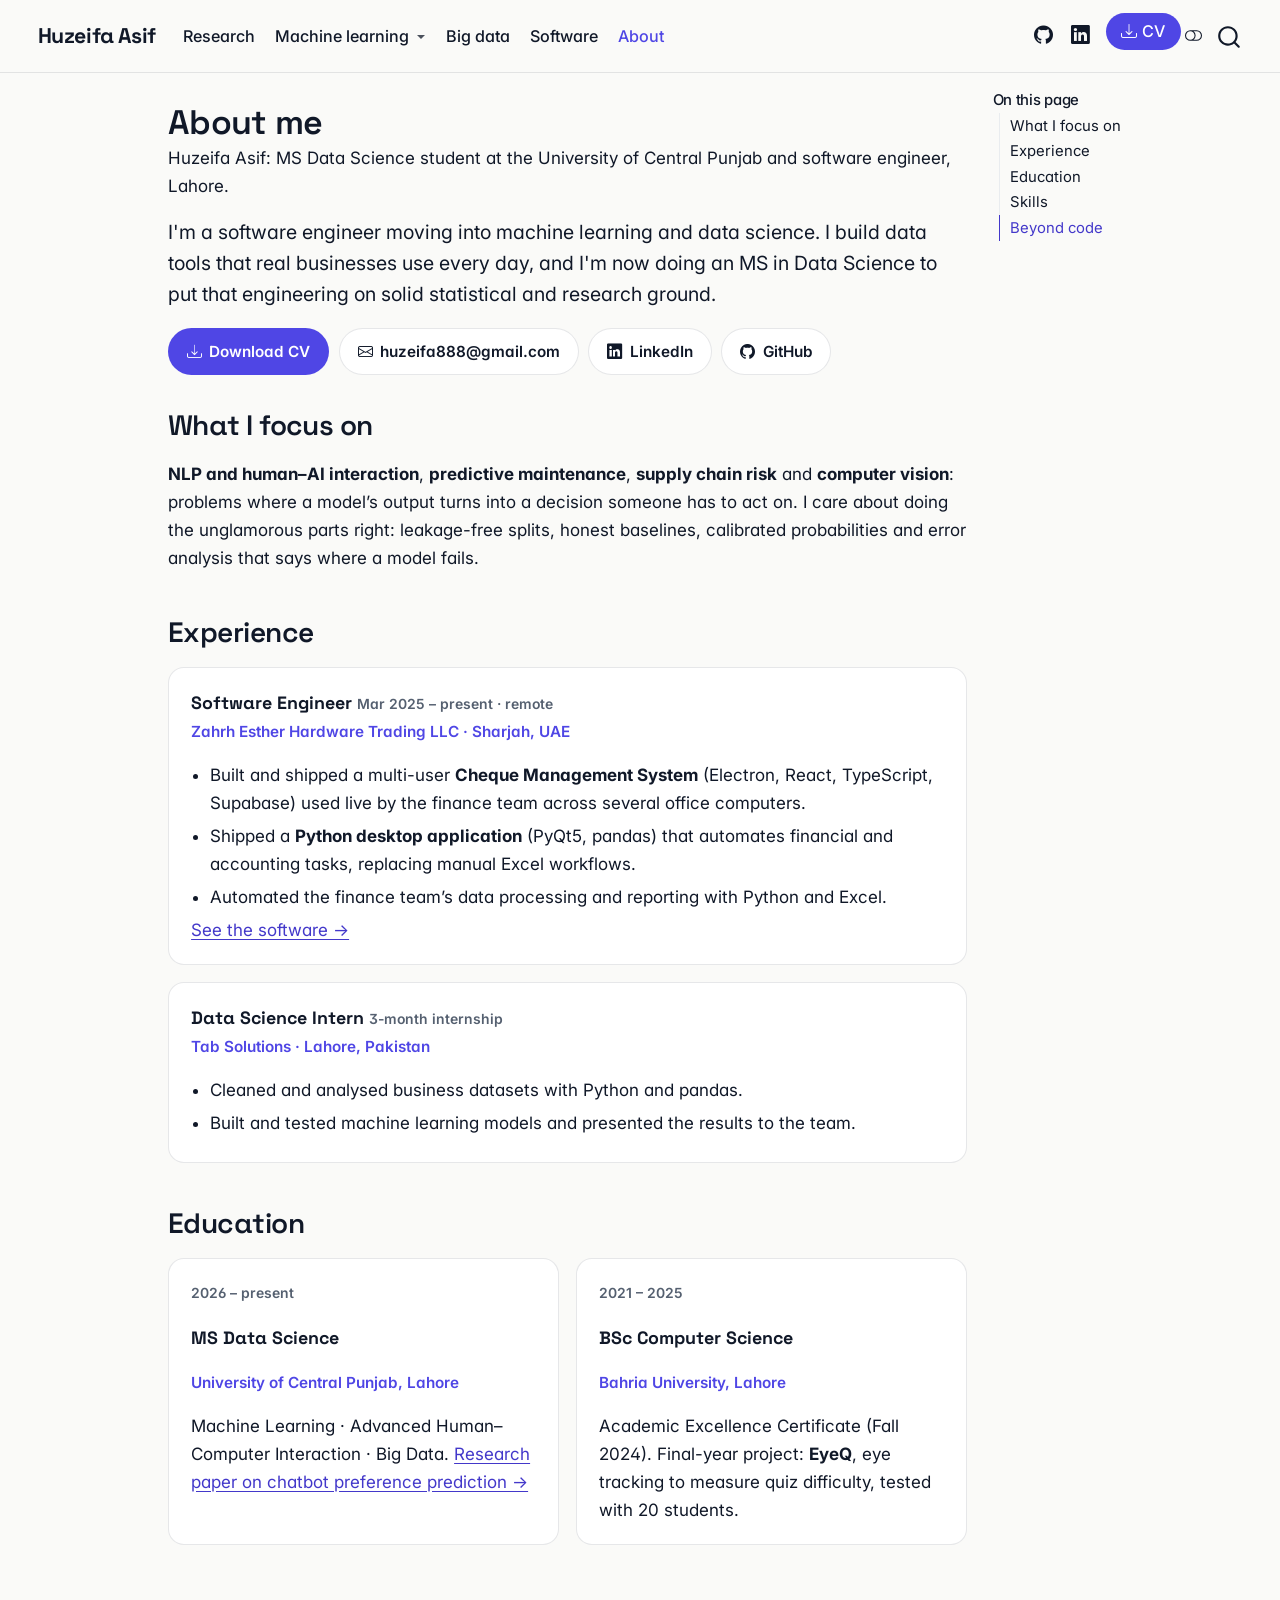
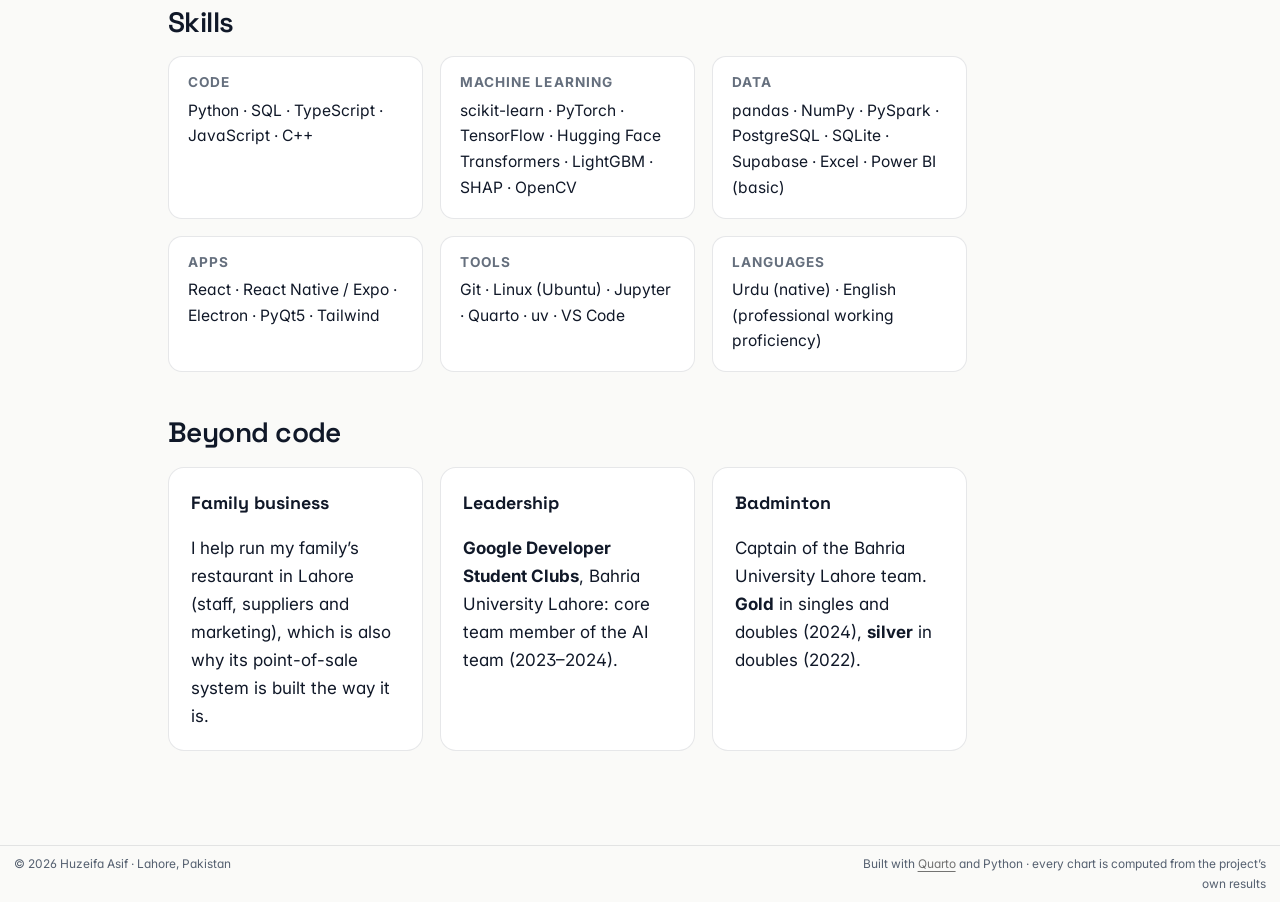
==== commit 2dafcb3d: "Built site for gh-pages" ====
--- a/about.html
+++ b/about.html
@@ -49,9 +49,9 @@
 <link href="site_libs/quarto-html/quarto-syntax-highlighting-29f00846dc0b6c361e78d357ae7c4662.css" rel="stylesheet" class="quarto-color-scheme-extra" id="quarto-text-highlighting-styles">
 <script src="site_libs/bootstrap/bootstrap.min.js"></script>
 <link href="site_libs/bootstrap/bootstrap-icons.css" rel="stylesheet">
-<link href="site_libs/bootstrap/bootstrap-eb1c559c6b1d97ed39b2fc5fd63ee407.min.css" rel="stylesheet" append-hash="true" class="quarto-color-scheme" id="quarto-bootstrap" data-mode="light">
-<link href="site_libs/bootstrap/bootstrap-dark-564090e7777734639322b3d5b8f09ed5.min.css" rel="stylesheet" append-hash="true" class="quarto-color-scheme quarto-color-alternate" id="quarto-bootstrap" data-mode="dark">
-<link href="site_libs/bootstrap/bootstrap-eb1c559c6b1d97ed39b2fc5fd63ee407.min.css" rel="stylesheet" append-hash="true" class="quarto-color-scheme-extra" id="quarto-bootstrap" data-mode="light">
+<link href="site_libs/bootstrap/bootstrap-0deb5ab92c2f245a4d733cc28a7e9831.min.css" rel="stylesheet" append-hash="true" class="quarto-color-scheme" id="quarto-bootstrap" data-mode="light">
+<link href="site_libs/bootstrap/bootstrap-dark-2bc2b5e8bee6faacbb40768c487b8924.min.css" rel="stylesheet" append-hash="true" class="quarto-color-scheme quarto-color-alternate" id="quarto-bootstrap" data-mode="dark">
+<link href="site_libs/bootstrap/bootstrap-0deb5ab92c2f245a4d733cc28a7e9831.min.css" rel="stylesheet" append-hash="true" class="quarto-color-scheme-extra" id="quarto-bootstrap" data-mode="light">
 <script id="quarto-search-options" type="application/json">{
   "location": "navbar",
   "copy-button": false,
@@ -84,9 +84,7 @@
 
 <meta property="og:title" content="About me – Huzeifa Asif">
 <meta property="og:description" content="Huzeifa Asif: MS Data Science student at the University of Central Punjab and software engineer, Lahore.">
-<meta property="og:image" content="https://huzeifac7.github.io/assets/img/huzeifa.jpg">
 <meta property="og:site_name" content="Huzeifa Asif">
-<meta property="og:image:alt" content="Portrait of Huzeifa Asif">
 </head>
 
 <body class="nav-fixed quarto-light"><script id="quarto-html-before-body" type="application/javascript">
@@ -382,8 +380,7 @@
 </header>
 
 
-<div class="about-head">
-  <img src="assets/img/huzeifa.jpg" alt="Portrait of Huzeifa Asif">
+<div class="about-head no-photo">
   <div>
     <p class="lead-text" style="margin:0">I'm a software engineer moving into machine learning and data
     science. I build data tools that real businesses use every day, and I'm now doing an MS in
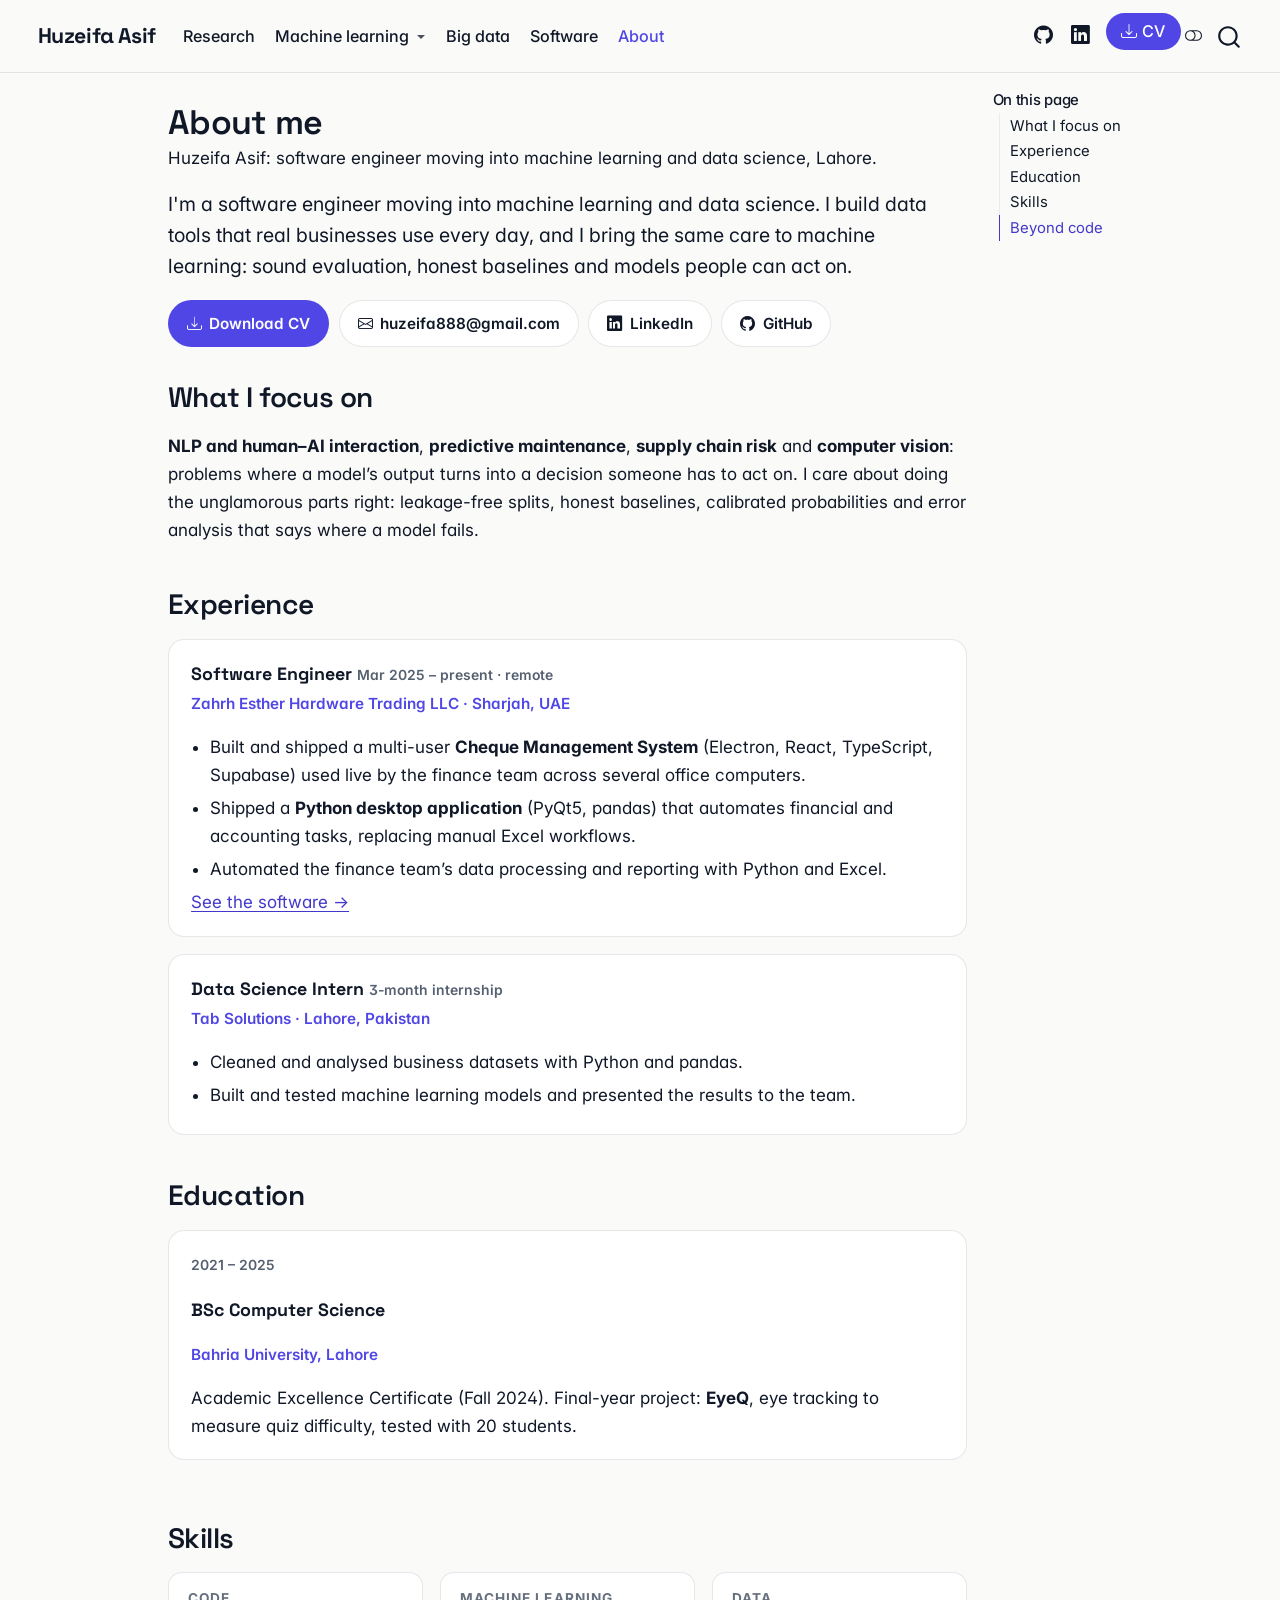
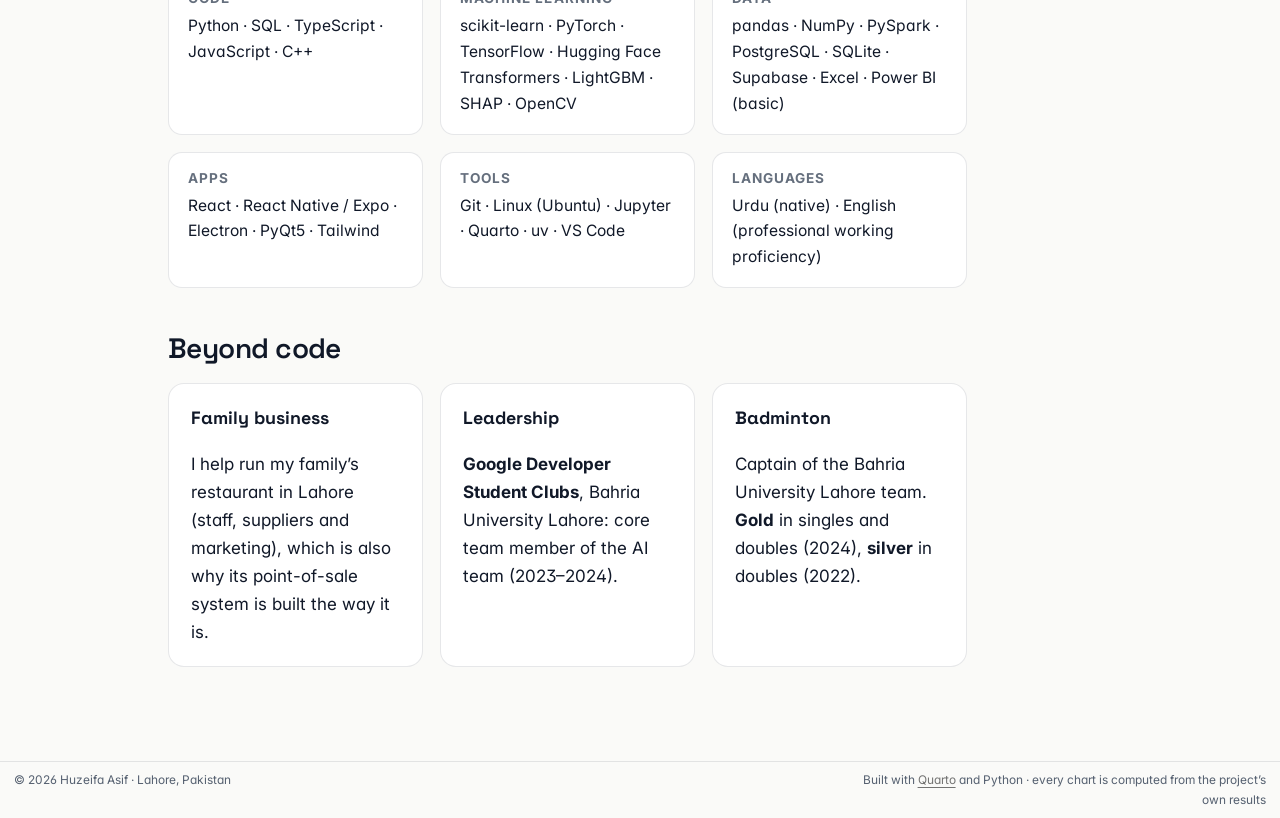
==== commit 25b0f303: "Built site for gh-pages" ====
--- a/about.html
+++ b/about.html
@@ -6,7 +6,7 @@
 
 <meta name="viewport" content="width=device-width, initial-scale=1.0, user-scalable=yes">
 
-<meta name="description" content="Huzeifa Asif: MS Data Science student at the University of Central Punjab and software engineer, Lahore.">
+<meta name="description" content="Huzeifa Asif: software engineer moving into machine learning and data science, Lahore.">
 
 <title>About me – Huzeifa Asif</title>
 <style>
@@ -83,7 +83,7 @@
 
 
 <meta property="og:title" content="About me – Huzeifa Asif">
-<meta property="og:description" content="Huzeifa Asif: MS Data Science student at the University of Central Punjab and software engineer, Lahore.">
+<meta property="og:description" content="Huzeifa Asif: software engineer moving into machine learning and data science, Lahore.">
 <meta property="og:site_name" content="Huzeifa Asif">
 </head>
 
@@ -363,7 +363,7 @@
 
 <div>
   <div class="description">
-    Huzeifa Asif: MS Data Science student at the University of Central Punjab and software engineer, Lahore.
+    Huzeifa Asif: software engineer moving into machine learning and data science, Lahore.
   </div>
 </div>
 
@@ -383,8 +383,8 @@
 <div class="about-head no-photo">
   <div>
     <p class="lead-text" style="margin:0">I'm a software engineer moving into machine learning and data
-    science. I build data tools that real businesses use every day, and I'm now doing an MS in
-    Data Science to put that engineering on solid statistical and research ground.</p>
+    science. I build data tools that real businesses use every day, and I bring the same care to
+    machine learning: sound evaluation, honest baselines and models people can act on.</p>
     <div class="actions">
       <a class="btn-hz primary" href="assets/cv/Huzeifa_Asif_CV.pdf" download=""><i class="bi bi-download"></i> Download CV</a>
       <a class="btn-hz" href="mailto:huzeifa888@gmail.com"><i class="bi bi-envelope"></i> huzeifa888@gmail.com</a>
@@ -425,12 +425,6 @@
 <section id="education" class="level2">
 <h2 class="anchored" data-anchor-id="education">Education</h2>
 <div class="edu-grid">
-<div class="role">
-<p><span class="role-when">2026 – present</span></p>
-<p><span class="role-title">MS Data Science</span></p>
-<p><span class="role-org">University of Central Punjab, Lahore</span></p>
-<p>Machine Learning · Advanced Human–Computer Interaction · Big Data. <a href="./projects/hci-chatbot-preference.html">Research paper on chatbot preference prediction →</a></p>
-</div>
 <div class="role">
 <p><span class="role-when">2021 – 2025</span></p>
 <p><span class="role-title">BSc Computer Science</span></p>
